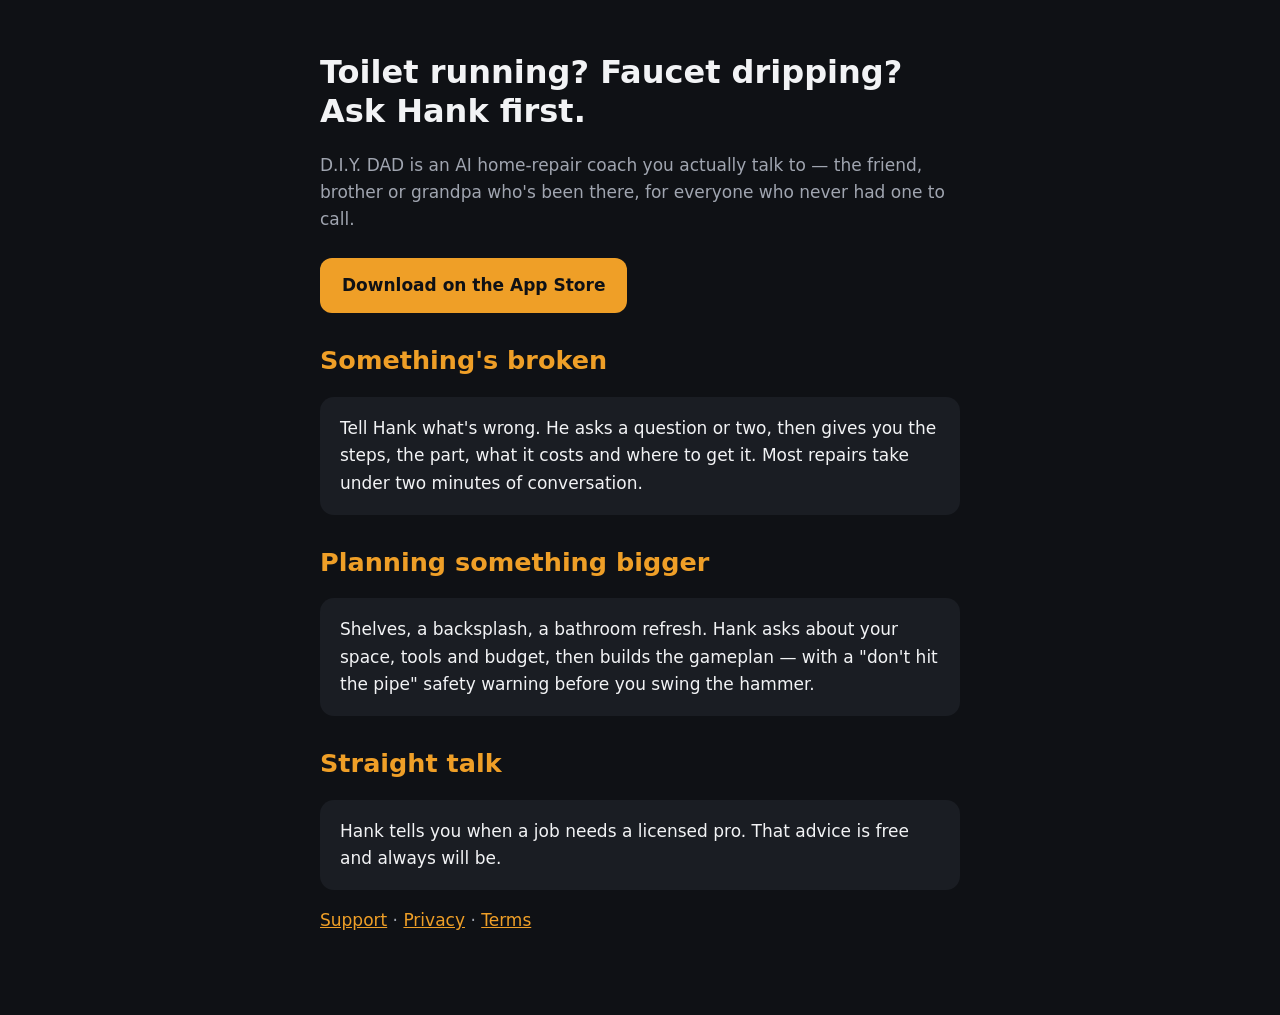
==== index.html @ b7ec0357 "D.I.Y. DAD site: landing, support, privacy, terms" ====
<!doctype html><html lang="en"><head><meta charset="utf-8"><meta name="viewport" content="width=device-width,initial-scale=1">
<title>D.I.Y. DAD — Your AI home repair coach</title>
<meta name="description" content="Toilet running? Faucet dripping? Ask Hank first. An AI coach that gives you the fix, the part, the cost, and tells you straight when to call a pro.">
<style>
:root{--bg:#0F1115;--card:#1A1D23;--accent:#EF9F27;--text:#F2F3F5;--muted:#A0A5B0}
*{box-sizing:border-box}body{margin:0;background:var(--bg);color:var(--text);font:17px/1.6 -apple-system,system-ui,sans-serif}
main{max-width:680px;margin:0 auto;padding:32px 20px 64px}h1,h2{line-height:1.2}h1{font-size:2rem}h2{color:var(--accent);margin-top:2rem}
a{color:var(--accent)}.muted{color:var(--muted)}.card{background:var(--card);border-radius:14px;padding:18px 20px;margin:14px 0}
.cta{display:inline-block;background:var(--accent);color:#0F1115;font-weight:700;padding:14px 22px;border-radius:12px;text-decoration:none;margin-top:8px}
</style></head><body><main>
<h1>Toilet running? Faucet dripping? Ask Hank first.</h1>
<p class="muted">D.I.Y. DAD is an AI home-repair coach you actually talk to — the friend, brother or grandpa who's been there, for everyone who never had one to call.</p>
<a class="cta" href="https://apps.apple.com/app/id6784103201">Download on the App Store</a>
<h2>Something's broken</h2>
<div class="card">Tell Hank what's wrong. He asks a question or two, then gives you the steps, the part, what it costs and where to get it. Most repairs take under two minutes of conversation.</div>
<h2>Planning something bigger</h2>
<div class="card">Shelves, a backsplash, a bathroom refresh. Hank asks about your space, tools and budget, then builds the gameplan — with a "don't hit the pipe" safety warning before you swing the hammer.</div>
<h2>Straight talk</h2>
<div class="card">Hank tells you when a job needs a licensed pro. That advice is free and always will be.</div>
<p class="muted"><a href="support.html">Support</a> · <a href="privacy.html">Privacy</a> · <a href="terms.html">Terms</a></p>
</main></body></html>
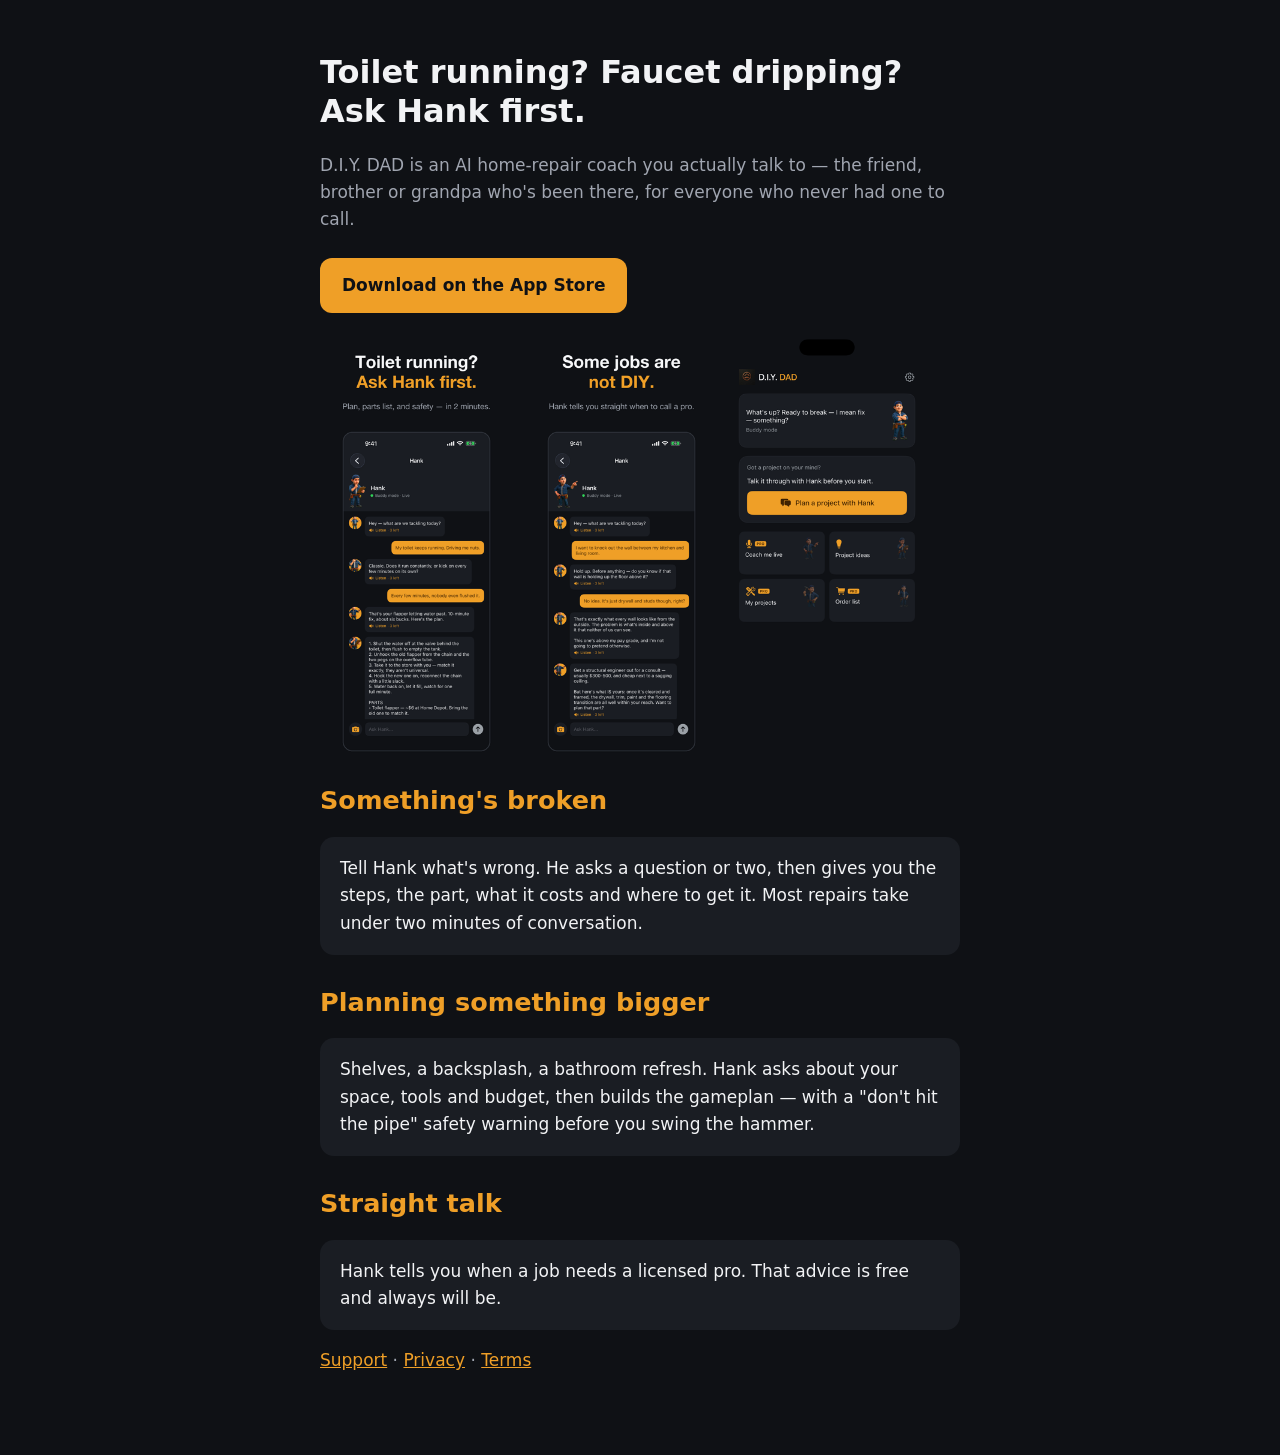
==== commit 794ebe39: "Landing page: Smart App Banner, link preview tags, screenshots Co-Authored-By: Claude Sonnet 5.5 <no" ====
--- a/index.html
+++ b/index.html
@@ -1,7 +1,12 @@
 <!doctype html><html lang="en"><head><meta charset="utf-8"><meta name="viewport" content="width=device-width,initial-scale=1">
 <title>D.I.Y. DAD — Your AI home repair coach</title>
 <meta name="description" content="Toilet running? Faucet dripping? Ask Hank first. An AI coach that gives you the fix, the part, the cost, and tells you straight when to call a pro.">
-<style>
+<meta name="apple-itunes-app" content="app-id=6784103201">
+<meta property="og:title" content="D.I.Y. DAD — Ask Hank first">
+<meta property="og:description" content="An AI home-repair coach that gives you the fix, the part, the cost, and tells you straight when to call a pro.">
+<meta property="og:image" content="https://onceuponafixerupper-ux.github.io/diydad-site/img/og.png">
+<meta property="og:type" content="website"><meta name="twitter:card" content="summary_large_image">
+<style>.shots{display:flex;gap:12px;overflow-x:auto;margin:20px 0}.shots img{height:420px;border-radius:18px}
 :root{--bg:#0F1115;--card:#1A1D23;--accent:#EF9F27;--text:#F2F3F5;--muted:#A0A5B0}
 *{box-sizing:border-box}body{margin:0;background:var(--bg);color:var(--text);font:17px/1.6 -apple-system,system-ui,sans-serif}
 main{max-width:680px;margin:0 auto;padding:32px 20px 64px}h1,h2{line-height:1.2}h1{font-size:2rem}h2{color:var(--accent);margin-top:2rem}
@@ -11,6 +16,7 @@
 <h1>Toilet running? Faucet dripping? Ask Hank first.</h1>
 <p class="muted">D.I.Y. DAD is an AI home-repair coach you actually talk to — the friend, brother or grandpa who's been there, for everyone who never had one to call.</p>
 <a class="cta" href="https://apps.apple.com/app/id6784103201">Download on the App Store</a>
+<div class="shots"><img src="img/shot1.png" alt="Hank walks you through fixing a running toilet"><img src="img/shot2.png" alt="Hank tells you when to call a pro"><img src="img/shot3.png" alt="D.I.Y. DAD home screen"></div>
 <h2>Something's broken</h2>
 <div class="card">Tell Hank what's wrong. He asks a question or two, then gives you the steps, the part, what it costs and where to get it. Most repairs take under two minutes of conversation.</div>
 <h2>Planning something bigger</h2>
